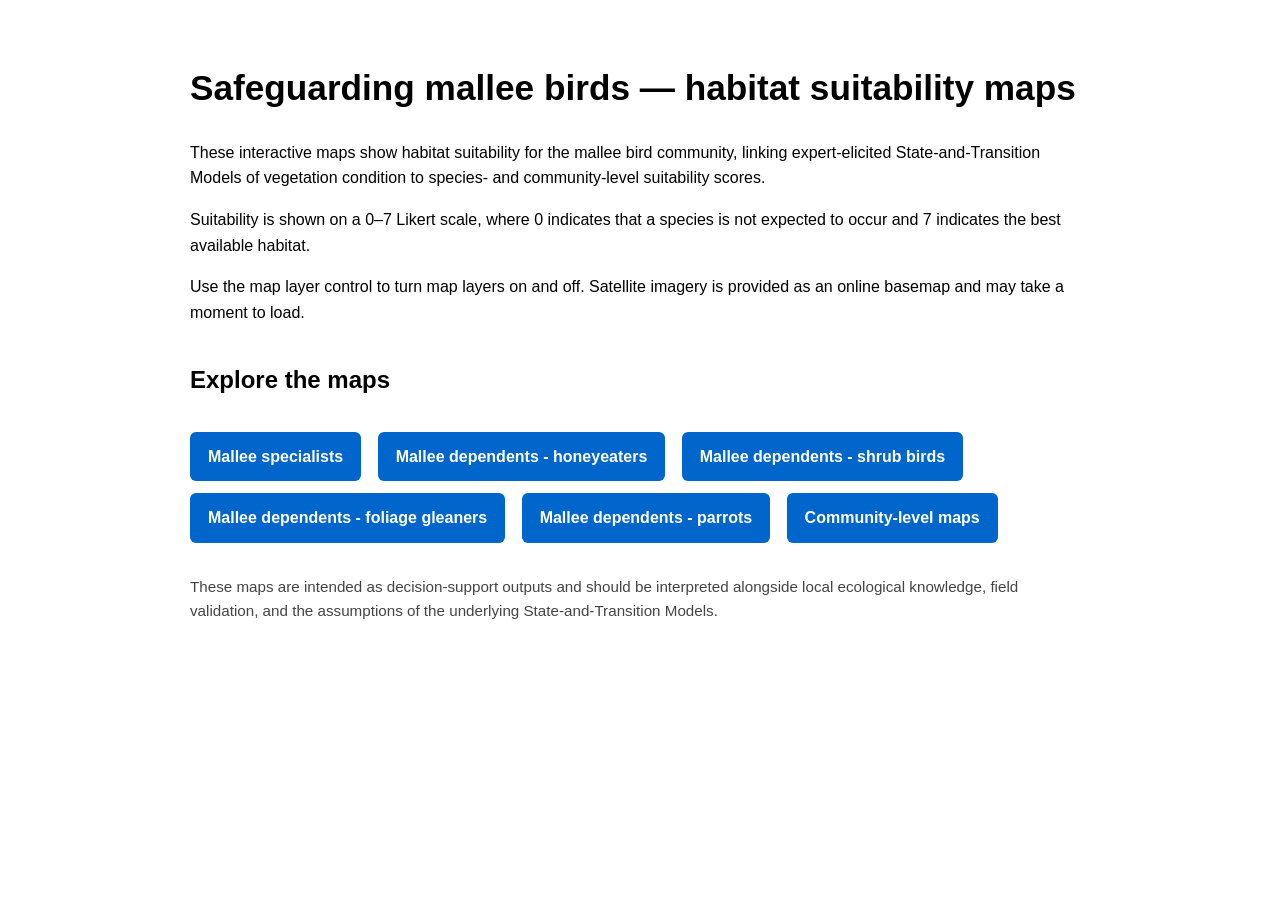
==== index.html @ 4d9e5da2 "Add files via upload" ====
<!DOCTYPE html>
<html>
<head>
  <meta charset="utf-8">
  <title>Safeguarding mallee birds — habitat suitability maps</title>
  <style>
    body {
      font-family: Arial, sans-serif;
      max-width: 900px;
      margin: 60px auto;
      padding: 0 24px;
      line-height: 1.6;
    }

    h1 {
      font-size: 2.2em;
    }

    h2 {
      margin-top: 36px;
    }

    .button {
      display: inline-block;
      margin: 12px 12px 0 0;
      padding: 12px 18px;
      background: #0066cc;
      color: white;
      text-decoration: none;
      border-radius: 6px;
      font-weight: bold;
    }

    .button:hover {
      background: #004f99;
    }

    .note {
      margin-top: 32px;
      font-size: 0.95em;
      color: #444;
    }
  </style>
</head>

<body>
  <h1>Safeguarding mallee birds — habitat suitability maps</h1>

  <p>
    These interactive maps show habitat suitability for the mallee bird community,
    linking expert-elicited State-and-Transition Models of vegetation condition
    to species- and community-level suitability scores.
  </p>

  <p>
    Suitability is shown on a 0–7 Likert scale, where 0 indicates that a species
    is not expected to occur and 7 indicates the best available habitat.
  </p>

  <p>
    Use the map layer control to turn map layers on and off. Satellite imagery is
    provided as an online basemap and may take a moment to load.
  </p>

  <h2>Explore the maps</h2>

  <a class="button" href="mallee-specialists/">Mallee specialists</a>
  <a class="button" href="dependents-honeyeaters/">Mallee dependents - honeyeaters</a>
  <a class="button" href="dependents-shrub/">Mallee dependents - shrub birds</a>
  <a class="button" href="dependents-gleaners/">Mallee dependents - foliage gleaners</a>
  <a class="button" href="dependents-parrots/">Mallee dependents - parrots</a>
  <a class="button" href="community-maps/">Community-level maps</a>

  <p class="note">
    These maps are intended as decision-support outputs and should be interpreted
    alongside local ecological knowledge, field validation, and the assumptions of
    the underlying State-and-Transition Models.
  </p>
</body>
</html>
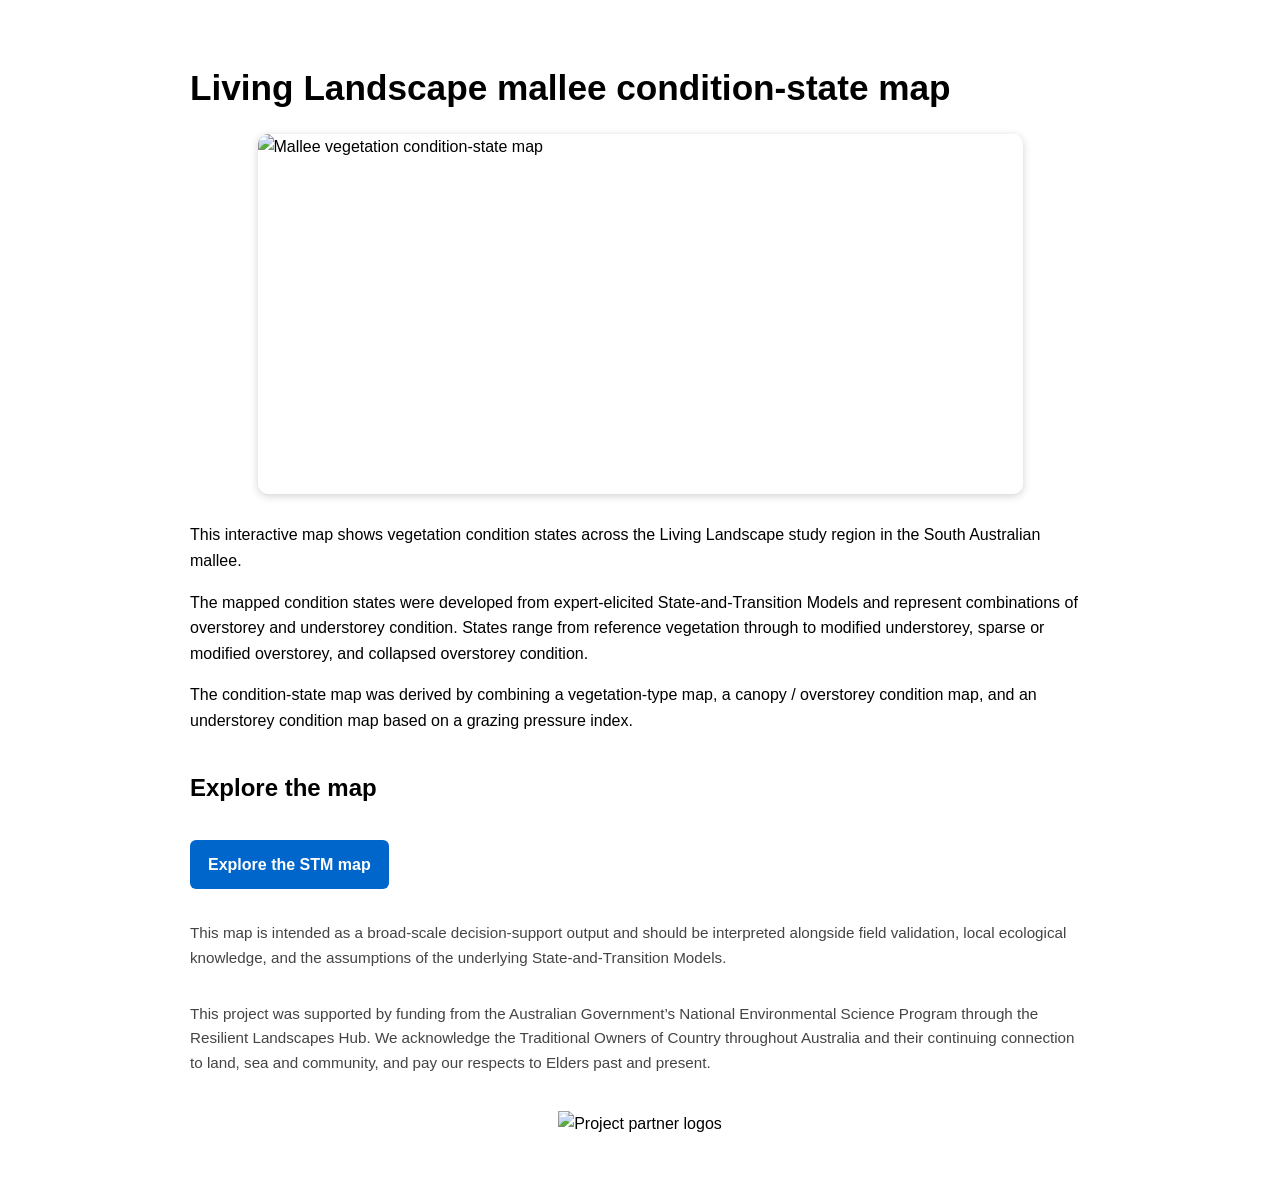
==== commit c14a8b75: "Update index.html" ====
--- a/index.html
+++ b/index.html
@@ -2,7 +2,7 @@
 <html>
 <head>
   <meta charset="utf-8">
-  <title>Safeguarding mallee birds — habitat suitability maps</title>
+  <title>Living Landscape mallee condition-state map</title>
   <style>
     body {
       font-family: Arial, sans-serif;
@@ -14,10 +14,22 @@
 
     h1 {
       font-size: 2.2em;
+      margin-bottom: 16px;
     }
 
     h2 {
       margin-top: 36px;
+    }
+
+    .hero-image {
+      width: 85%;
+      height: 360px;
+      object-fit: cover;
+      object-position: center;
+      border-radius: 10px;
+      margin: 18px auto 28px auto;
+      display: block;
+      box-shadow: 0 2px 8px rgba(0,0,0,0.18);
     }
 
     .button {
@@ -40,41 +52,62 @@
       font-size: 0.95em;
       color: #444;
     }
+
+    .logo-footer {
+      margin-top: 36px;
+      text-align: center;
+    }
+
+    .logo-footer img {
+      max-width: 100%;
+      width: 520px;
+      height: auto;
+    }
   </style>
 </head>
 
 <body>
-  <h1>Safeguarding mallee birds — habitat suitability maps</h1>
+  <h1>Living Landscape mallee condition-state map</h1>
+
+  <img class="hero-image" src="images/stm-hero.jpg" alt="Mallee vegetation condition-state map">
 
   <p>
-    These interactive maps show habitat suitability for the mallee bird community,
-    linking expert-elicited State-and-Transition Models of vegetation condition
-    to species- and community-level suitability scores.
+    This interactive map shows vegetation condition states across the Living Landscape
+    study region in the South Australian mallee.
   </p>
 
   <p>
-    Suitability is shown on a 0–7 Likert scale, where 0 indicates that a species
-    is not expected to occur and 7 indicates the best available habitat.
+    The mapped condition states were developed from expert-elicited State-and-Transition
+    Models and represent combinations of overstorey and understorey condition. States
+    range from reference vegetation through to modified understorey, sparse or modified
+    overstorey, and collapsed overstorey condition.
   </p>
 
   <p>
-    Use the map layer control to turn map layers on and off. Satellite imagery is
-    provided as an online basemap and may take a moment to load.
+    The condition-state map was derived by combining a vegetation-type map, a canopy /
+    overstorey condition map, and an understorey condition map based on a grazing
+    pressure index.
   </p>
 
-  <h2>Explore the maps</h2>
+  <h2>Explore the map</h2>
 
-  <a class="button" href="mallee-specialists/">Mallee specialists</a>
-  <a class="button" href="dependents-honeyeaters/">Mallee dependents - honeyeaters</a>
-  <a class="button" href="dependents-shrub/">Mallee dependents - shrub birds</a>
-  <a class="button" href="dependents-gleaners/">Mallee dependents - foliage gleaners</a>
-  <a class="button" href="dependents-parrots/">Mallee dependents - parrots</a>
-  <a class="button" href="community-maps/">Community-level maps</a>
+  <a class="button" href="stm-map/">Explore the STM map</a>
 
   <p class="note">
-    These maps are intended as decision-support outputs and should be interpreted
-    alongside local ecological knowledge, field validation, and the assumptions of
-    the underlying State-and-Transition Models.
+    This map is intended as a broad-scale decision-support output and should be
+    interpreted alongside field validation, local ecological knowledge, and the
+    assumptions of the underlying State-and-Transition Models.
   </p>
+
+  <p class="note">
+    This project was supported by funding from the Australian Government’s National
+    Environmental Science Program through the Resilient Landscapes Hub. We acknowledge
+    the Traditional Owners of Country throughout Australia and their continuing
+    connection to land, sea and community, and pay our respects to Elders past and present.
+  </p>
+
+  <div class="logo-footer">
+    <img src="images/logos.png" alt="Project partner logos">
+  </div>
 </body>
 </html>
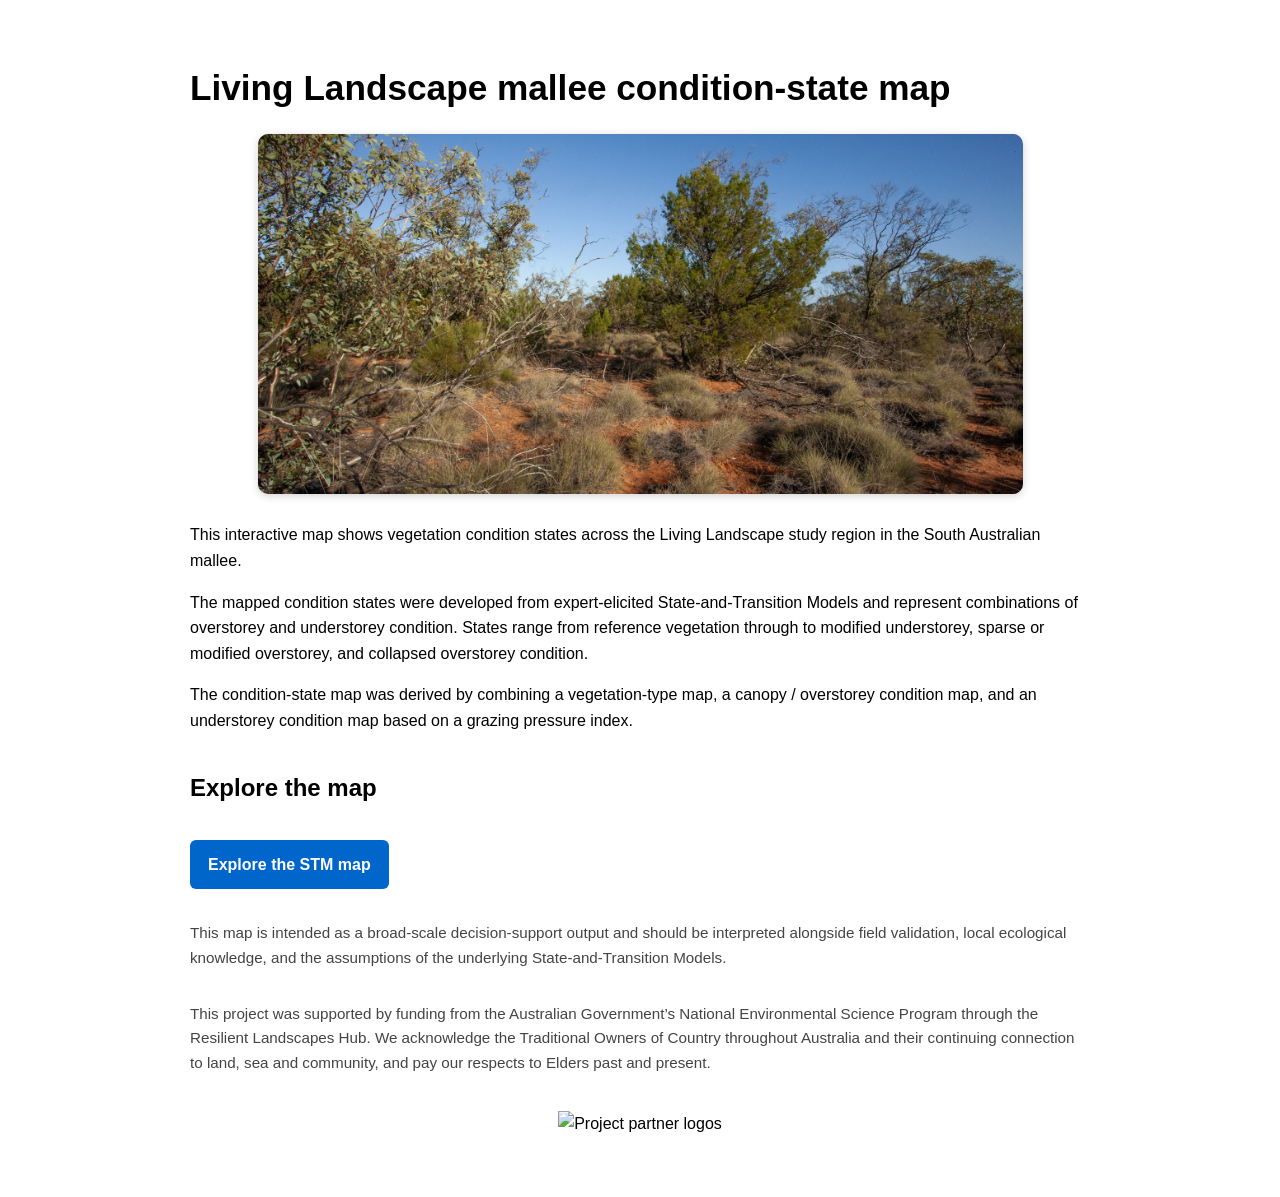
==== commit ab530094: "Update index.html" ====
--- a/index.html
+++ b/index.html
@@ -91,7 +91,7 @@
 
   <h2>Explore the map</h2>
 
-  <a class="button" href="stm-map/">Explore the STM map</a>
+  <a class="button" href="stm/">Explore the STM map</a>
 
   <p class="note">
     This map is intended as a broad-scale decision-support output and should be
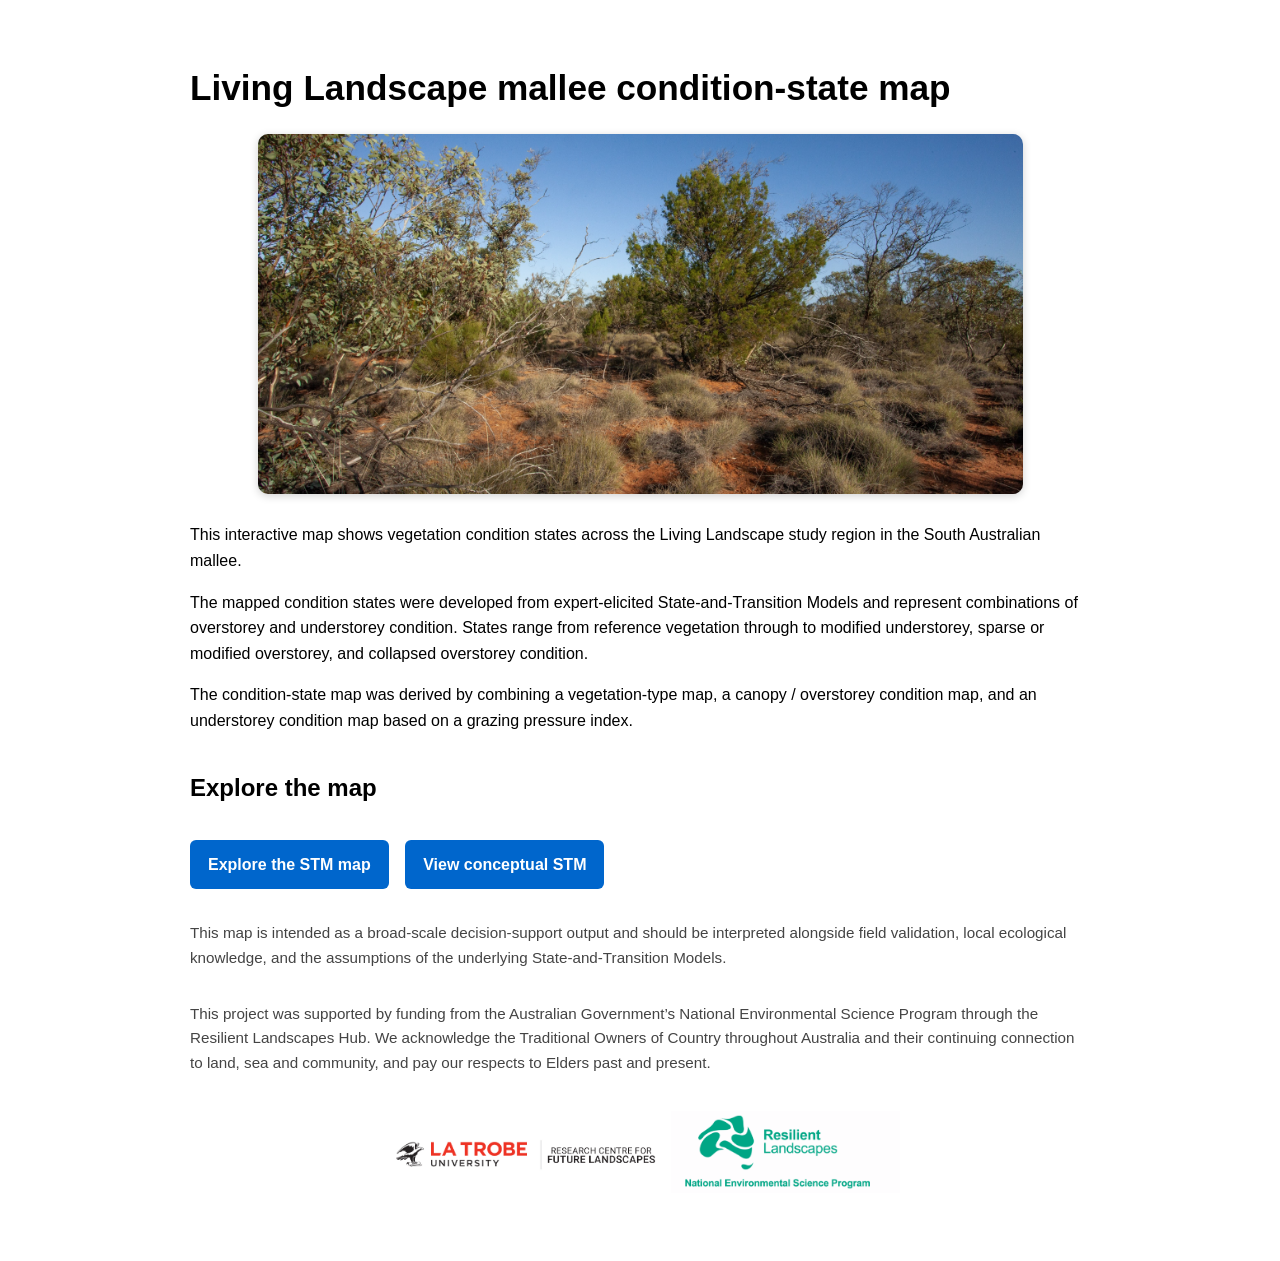
==== commit b9cea6f0: "Update index.html" ====
--- a/index.html
+++ b/index.html
@@ -92,6 +92,7 @@
   <h2>Explore the map</h2>
 
   <a class="button" href="stm/">Explore the STM map</a>
+  <a class="button" href="stm-model.html">View conceptual STM</a>
 
   <p class="note">
     This map is intended as a broad-scale decision-support output and should be
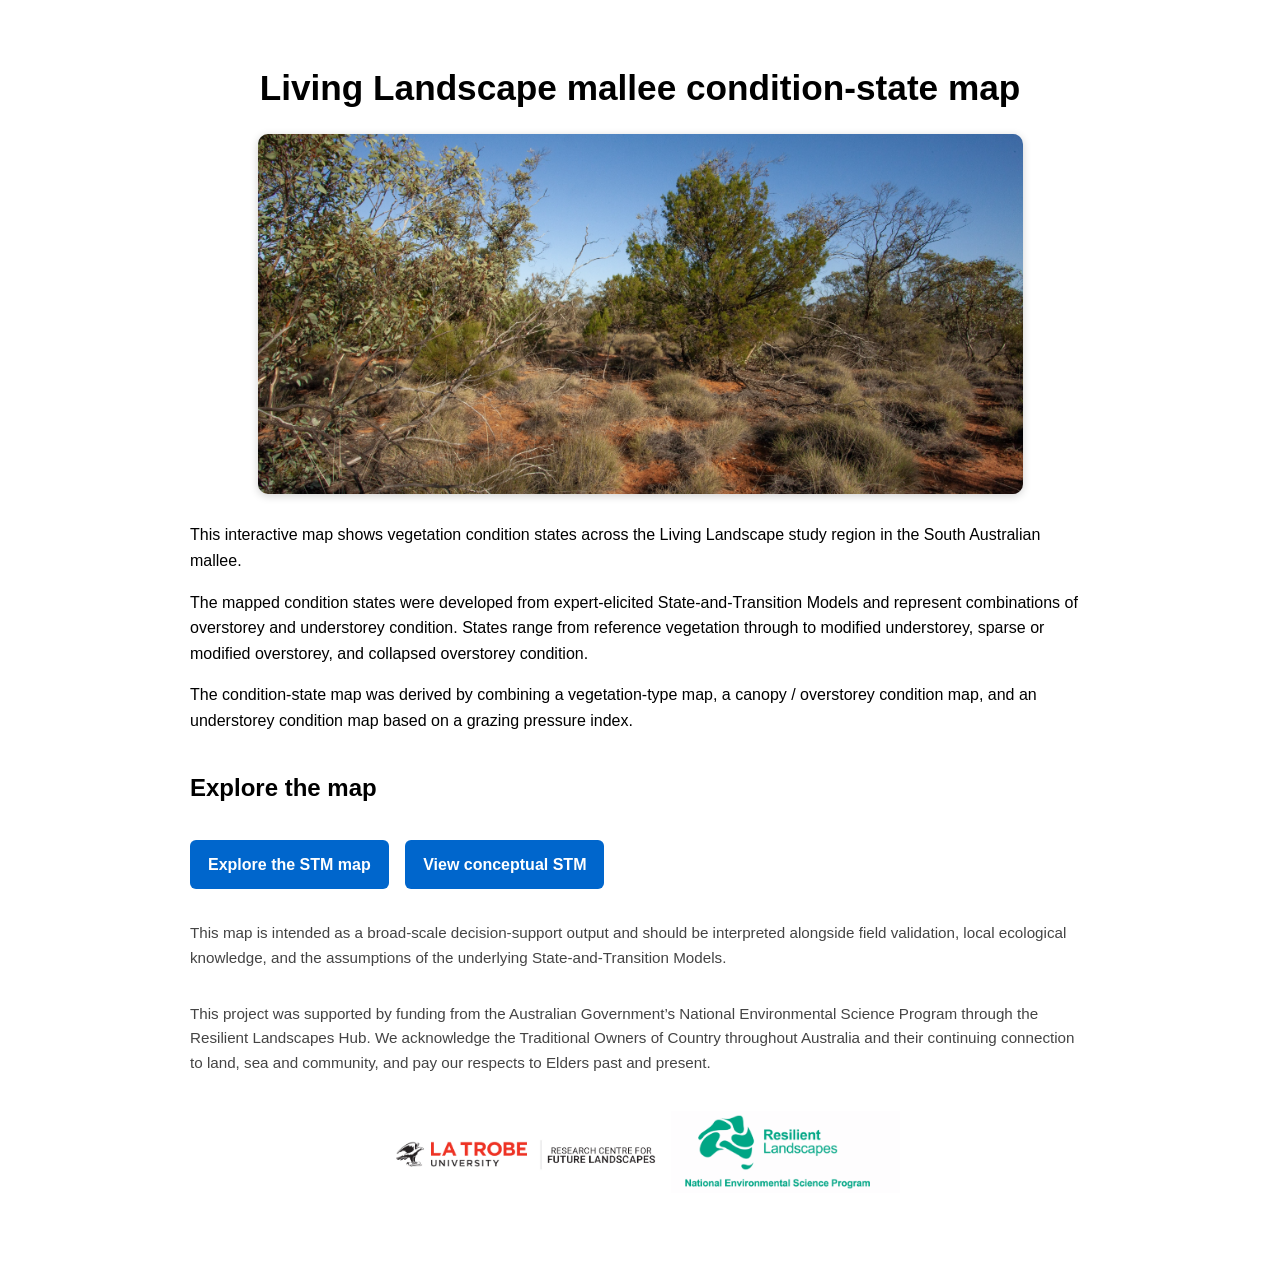
==== commit b5255f11: "Update index.html" ====
--- a/index.html
+++ b/index.html
@@ -12,10 +12,11 @@
       line-height: 1.6;
     }
 
-    h1 {
-      font-size: 2.2em;
-      margin-bottom: 16px;
-    }
+h1 {
+  font-size: 2.2em;
+  margin-bottom: 16px;
+  text-align: center;
+}
 
     h2 {
       margin-top: 36px;
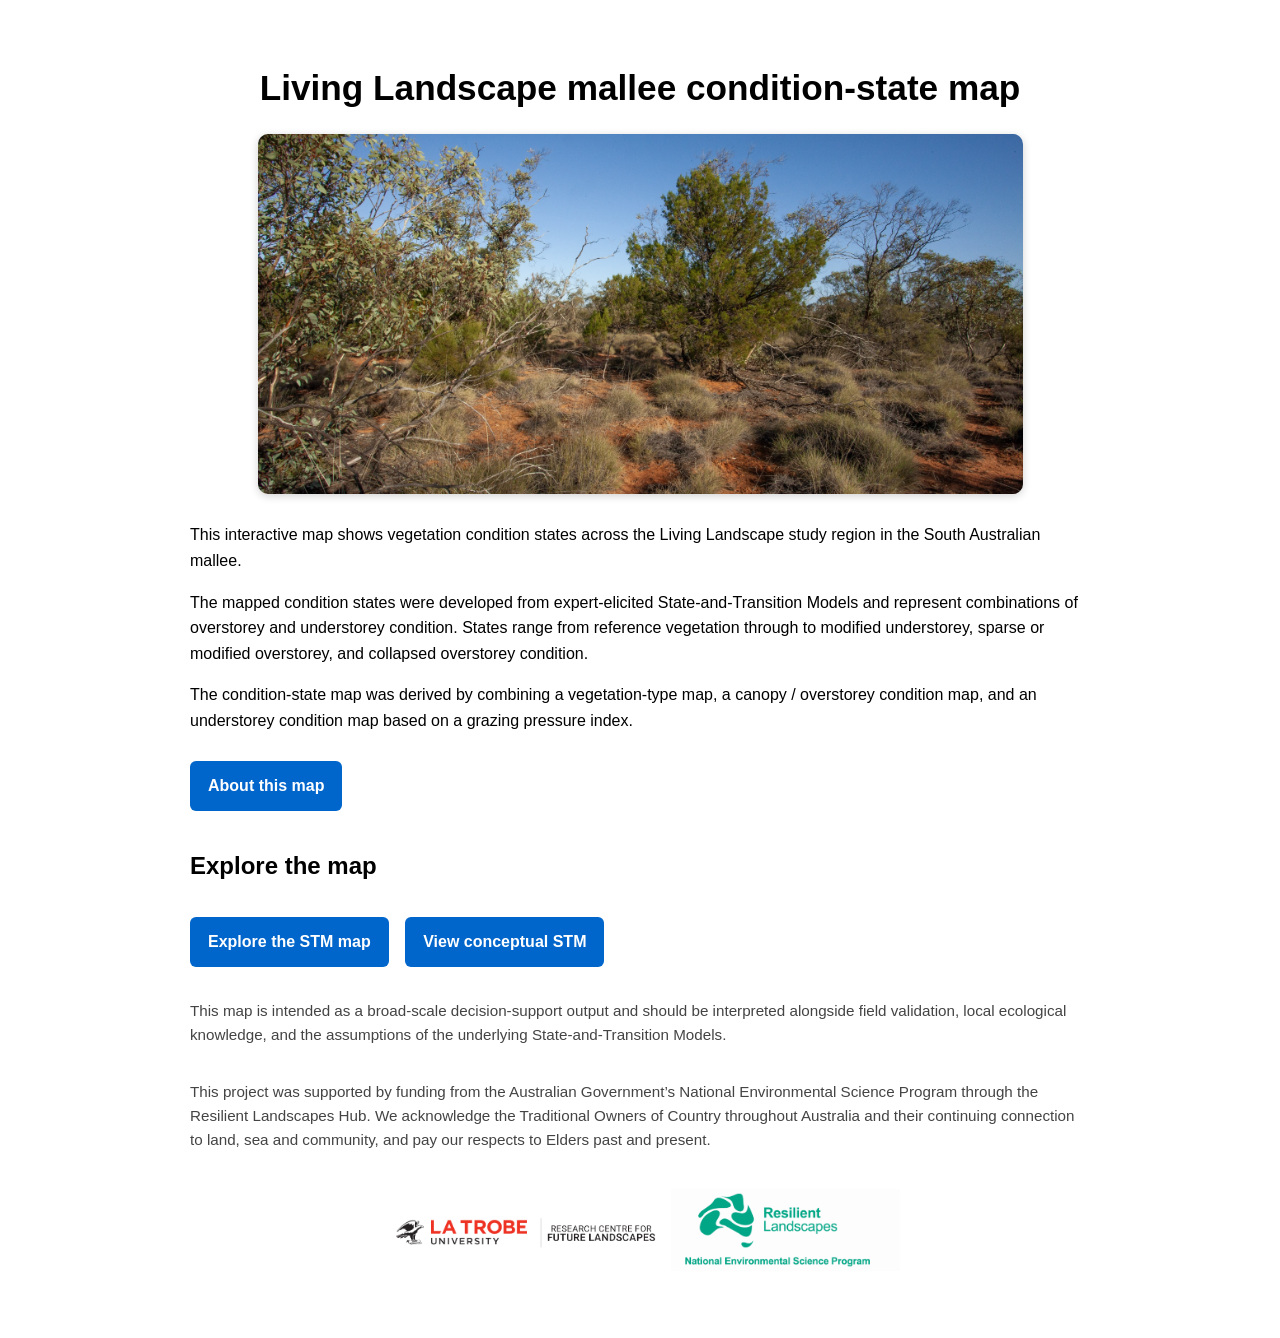
==== commit 6954a5f5: "Update index.html" ====
--- a/index.html
+++ b/index.html
@@ -89,7 +89,9 @@
     overstorey condition map, and an understorey condition map based on a grazing
     pressure index.
   </p>
-
+<p>
+  <a class="button" href="about.html">About this map</a>
+</p>
   <h2>Explore the map</h2>
 
   <a class="button" href="stm/">Explore the STM map</a>
